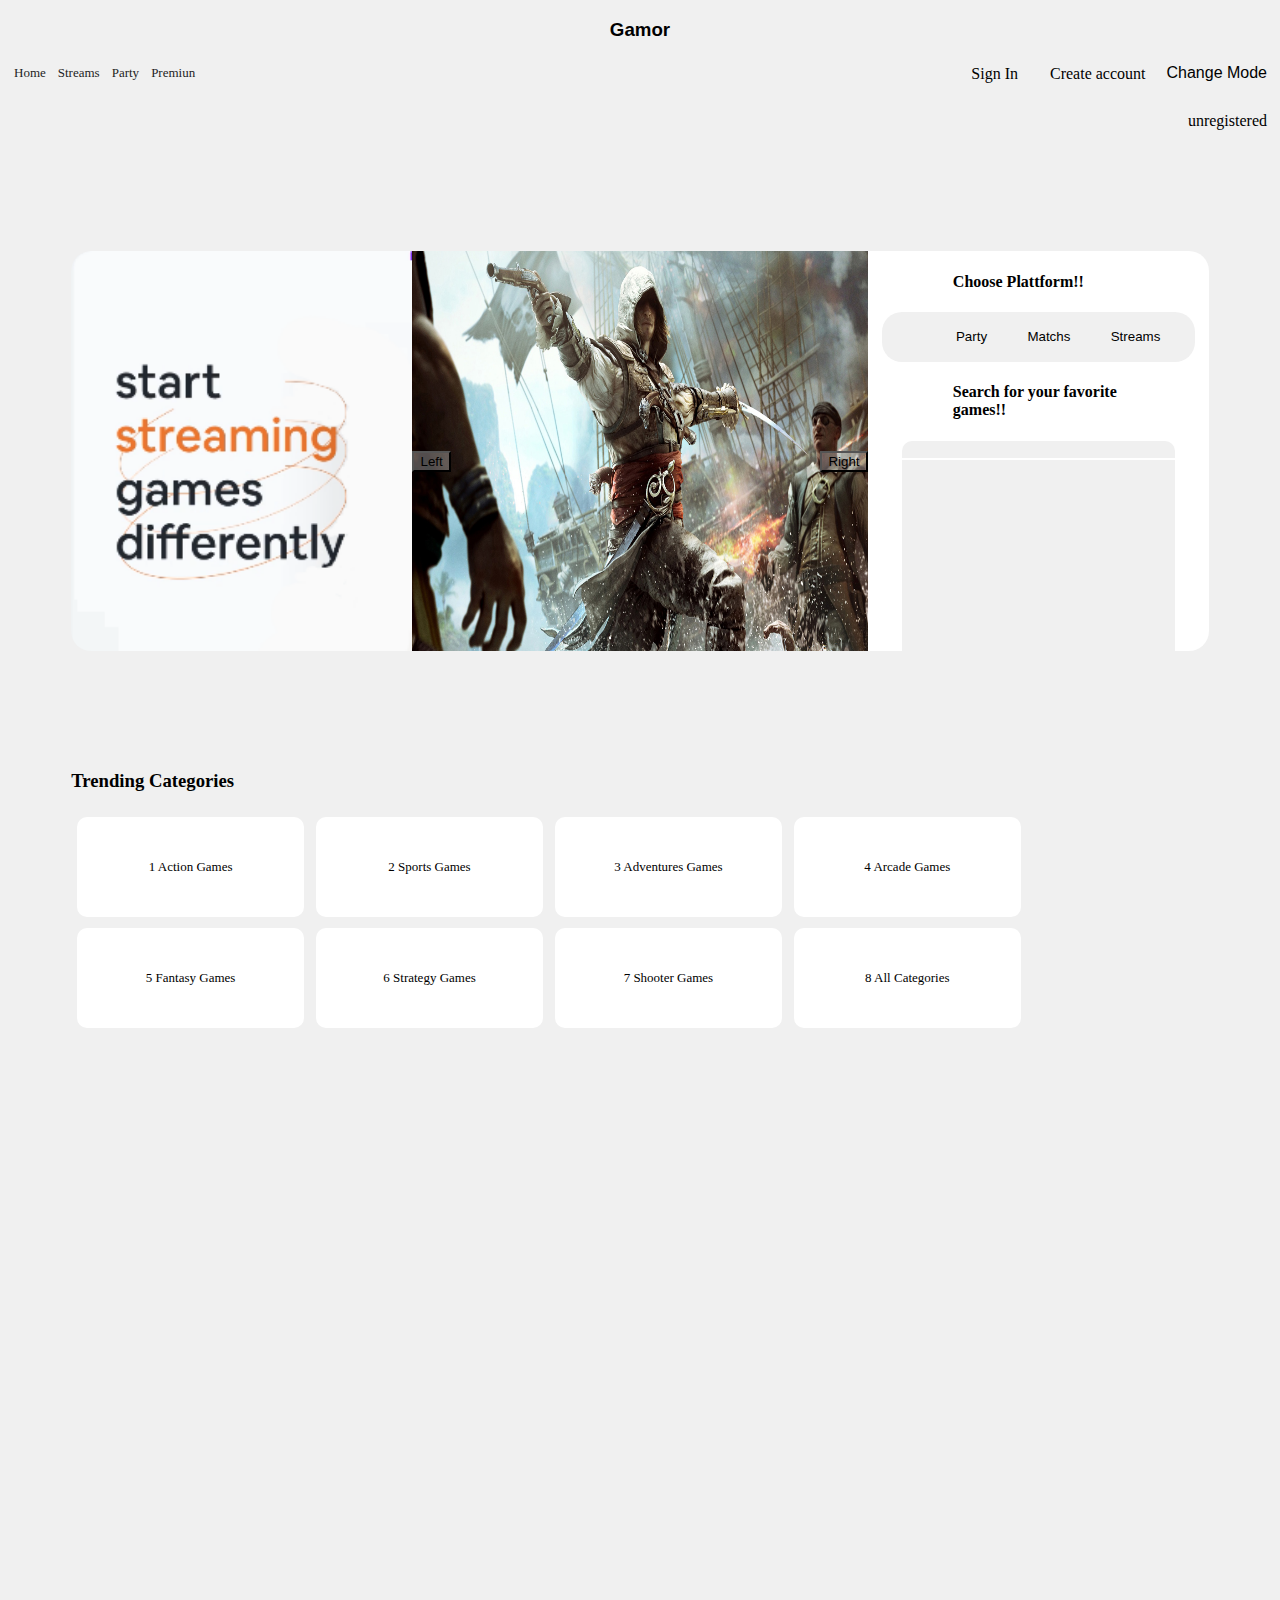
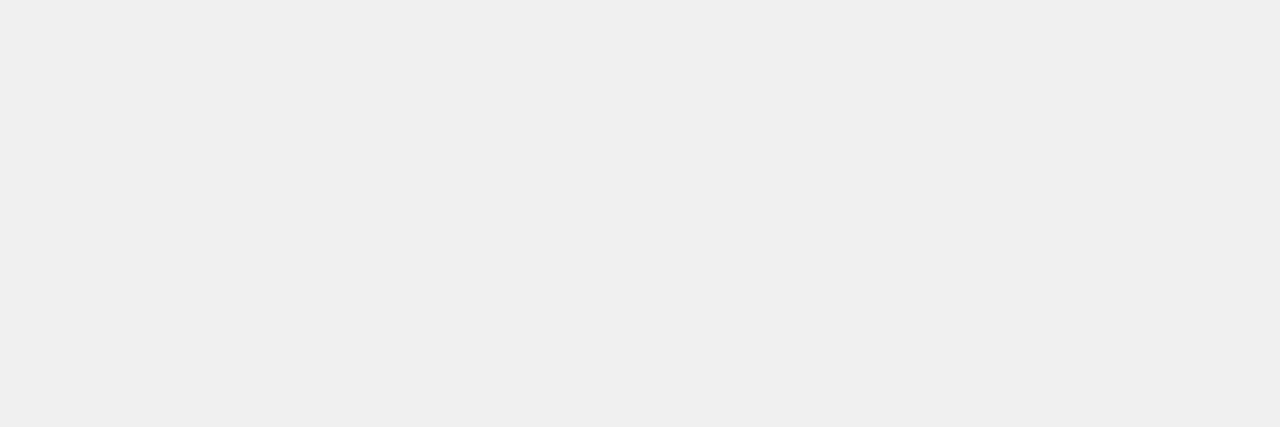
==== index.html @ bb29f485 "Fixed++" ====
<!DOCTYPE html>
<html>

<head>
    <meta http-equiv="Content-Type" content="text/html;charset=UTF-8">
    <meta name="viewport" content="width=device-width, initial-scale=1.0">
    <link rel="stylesheet" href="style.css" id="CSS">
    <title>Gamor</title>
</head>

<body style="height: 2000px;">
    <span id="Start"></span>
    <div id="Header">
        <h3 style="text-align: center; font-family: sans-serif;" id="TopHead">Gamor</h3>
        <div id="NavBar">
            <div id="LeftBar">
                <ul id="leftBar" class="nav">
                    <li>
                        <a href="#Start">Home</a>
                    </li>
                    <li>
                        <a href="#Start">Streams</a>
                    </li>
                    <li>
                        <a href="#Start">Party</a>
                    </li>
                    <li>
                        <a href="#Start">Premiun</a>
                    </li>
                </ul>
            </div>
            <div id="LoginBar">
                <button type="button" id="Mode">Change Mode</button>
                <ul id="loginBar" class="nav">
                    <li>
                        <a href="Login.html" target="_blank" id="SignIn">Sign In</a>
                    </li>
                    <li>
                        <a href="Login.html" target="_blank" id="CreateAccount">
                            Create account</a>
                    </li>
                </ul>
            </div>
            <div id="UserBar">
                <p id="User"></p>
            </div>
        </div>
    </div>
    <div id="MainBoard">

        <div id="Summary" class="contentCol">
            <!-- <p style="margin: 10px;">
                Hello, and Welcome to Gamor, the best games shop. We are proud to present a large ammount of offers
                to our members. We currently have <span id="number_of_games"></span> games at your disposal, and they
                are at very good cost. We work to make you happy, with us you'll have everything you ever wanted and
                more;
                so, what are you waiting for?? <a href="Login.html" target="_blank" style="text-decoration: none;">Sign
                    in now</a>
                and start enjoying our services!!
            </p> -->
        </div>
        <div id="PicsShow" class="contentCol">
            <button id="prevPic">Left</button>
            <button id="nextPic">Right</button>
        </div>
        <div id="GameSearch" class="contentCol">
            <h4 style="position: relative; left: 25%; max-width: 50%;" id="Chosse_Plattform">Choose Plattform!!</h4>
            <div>
                <ul id="ChooseArea" style="list-style: none; display: flex; flex-direction: row; justify-content: space-evenly;">
                    <li >
                        <button class="Choise">Party</button>
                    </li>
                    <li > 
                        <button class="Choise">Matchs</button>
                    </li>
                    <li >
                        <button class="Choise">Streams</button>
                    </li>
                </ul>
            </div>
            <h4 style="position: relative; left: 25%; max-width: 50%;" id="SearchHeading">Search for your favorite
                games!!</h4>
            <div id="SearchArea">
                <input type="text" name="SearchBox" id="searchBox">
                <div id="SearchResults">

                </div>
                <button type="button" id="Search">
                    Search Now!
                </button>
            </div>

        </div>

    </div>
    <div id="CategorySect">
        <h3 id="CatHeading">
            Trending Categories
        </h3>
        <div id="Categories">
            <div class="Category">
                <p>Action Games</p>
            </div>
            <div class="Category">
                <p>Sports Games</p>
            </div>
            <div class="Category">
                <p>Adventures Games</p>
            </div>
            <div class="Category">
                <p>Arcade Games</p>
            </div>
            <div class="Category">
                <p>Fantasy Games</p>
            </div>
            <div class="Category">
                <p>Strategy Games</p>
            </div>
            <div class="Category">
                <p>Shooter Games</p>
            </div>
            <div class="Category">
                <p>All Categories</p>
            </div>
        </div>
    </div>
    <script src="Main.js"></script>
</body>

</html>
---- style.css ----
:root {
    --InText: white;
    --backCol: rgb(26, 32, 40);
    --inCol: rgb(33, 39, 47);
    --leftBarText: rgb(76, 83, 88);
    --leftBarHover: rgb(162, 82, 35);
    --logBarHover: rgb(76, 83, 88);
    --PicsButtom: rgba(255, 255, 255, 0.3);
    --createAccount: rgb(19, 23, 28);
    --categoryHover: darkorchid;
    --SearchHover: white;
    --ModeHover: rgb(76, 83, 88);
}

body {
    background-color: var(--backCol);
}

#TopHead {
    color: var(--InText);
}

#Header {
    position: sticky;
    top: 0;
    z-index: 2;
    background-color: inherit;
}

#LeftBar {
    float: left;
    width: 50%;
}

#LoginBar {
    float: right;
    width: 50%;
}

#UserBar {
    display: block;
    float: right;
    clear: both;
}

#User {
    float: right;
    background: transparent;
    border-style: none;
    border-radius: 10px;
    color: var(--InText);
    font-size: medium;
    padding: 5px;
    font-family: cursive;
}

#Mode {
    float: right;
    background: transparent;
    border-style: none;
    border-radius: 10px;
    color: var(--InText);
    font-size: medium;
    padding: 5px;
}

#Mode:hover {
    background-color: var(--ModeHover);
}

#NavBar {
    overflow: hidden;
}

.nav {
    list-style-type: none;
    margin: 0;
    padding: 0;
    overflow: hidden;
    display: inline-block;
    background-color: inherit;
    border-style: hidden;
    border-radius: 15px;
    font-size: small;
}

.nav>li {
    background-color: inherit;
    border-style: hidden;
    border-radius: 15px;
    margin: 6px;
    max-height: fit-content;
}

#leftBar>li>a {
    text-align: center;
    text-decoration: none;
    overflow: auto;
    color: var(--leftBarText);
}

#leftBar>li>a:hover {
    color: var(--leftBarHover);
    border-style: groove;
    border-width: 1px;
    border-radius: 10px;
    border-color: var(--leftBarHover);
}

#leftBar>li {
    float: left;
}


#loginBar {
    float: right;
    font-size: medium;
}

#CreateAccount {
    border-style: hidden;
    border-width: 1px;
    border-radius: 20px;
    background-color: var(--createAccount);
}

#SignIn {
    border-style: hidden;
    border-radius: 20px;
}

#CreateAccount:hover,
#SignIn:hover {
    background-color: var(--logBarHover);
}

#loginBar>li {
    float: left;
}

#loginBar>li>a {
    text-align: center;
    text-decoration: none;
    overflow: auto;
    color: var(--InText);
    padding: 10px;
}

.contentCol {
    float: left;
}

#MainBoard {
    position: relative;
    margin-top: 100px;
    overflow: hidden;
    margin-left: 5%;
    margin-right: 5%;
    border-style: hidden;
    border-radius: 20px;
}

#Summary {
    height: 400px;
    width: 30%;
    color: var(--InText);
    font-style: italic;
    overflow-y: scroll;
    background-image: url("resources/a.png");
    background-repeat: no-repeat;
    background-size: cover;
}

#PicsShow {
    height: 400px;
    position: relative;
    width: 40%;
    background-image: url('resources/Assasins Creed.png');
    background-size: 100% 400px;
}

#Pic {
    max-width: 100%;
    height: 400px;
}

#prevPic {
    position: absolute;
    left: 0;
    top: 200px;
    background-color: var(--PicsButtom);
}

#nextPic {
    position: absolute;
    right: 0;
    top: 200px;
    background-color: var(--PicsButtom);
}

#SearchHeading {
    color: var(--InText);
}

#GameSearch {
    height: 400px;
    width: 30%;
    overflow: auto;
    position: relative;
    background-color: var(--inCol);
    color: var(--InText);
}

#SearchArea {
    display: flex;
    flex-direction: column;
    background-color: var(--backCol);
    margin-left: 10%;
    margin-right: 10%;
    border-style: hidden;
    border-radius: 10px;
}

#ChooseArea {
    display: flex;
    flex-direction: row;
    position: relative;
    margin: auto;
    width: 80%;
    border-style: hidden;
    border-radius: 20px;
    background-color: var(--backCol);
}

.Choise {
    border-style: hidden;
    border-radius: 10px;
    height: 50px;
    color: var(--InText);
    background-color: transparent;
}

.Choise:hover {
    background-color: var(--inCol);
}

#searchBox {
    position: relative;
    background-color: transparent;
    border-style: hidden hidden solid hidden;
    border-color: var(--inCol);
    color: var(--InText);
}

#SearchResults {
    height: 200px;
    overflow: auto;
}

#SearchResults>p {
    text-align: center;
    max-width: 100%;
}

#SearchResults>p:hover {
    background-color: var(--categoryHover);
}

#searchBox:focus {
    border-style: hidden;
    border-top-right-radius: 10px;
    border-top-left-radius: 10px;
    margin: 0;
    padding: 0;
    box-shadow: none;
    text-align: center;
}

#Search {
    background-color: var(--InText);
    color: var(--backCol);
    text-align: center;
    border-style: hidden;
    border-radius: 10px;
    height: 50px;
}

#Search:hover {
    background-color: var(--backCol);
    color: var(--SearchHover);
}

#CatHeading {
    color: var(--InText);
}

#CategorySect {
    margin-top: 100px;
    position: relative;
    overflow: hidden;
    margin-left: 5%;
    margin-right: 5%;
}

#Categories {
    display: flex;
    flex-wrap: wrap;
    counter-reset: cat;
}

.Category {
    display: flex;
    align-items: center;
    justify-content: center;
    min-width: 20%;
    width: 200px;
    height: 100px;
    font-size: small;
    background-color: var(--inCol);
    margin: 0.5%;
    border-style: hidden;
    border-radius: 10px;
    color: var(--InText);
}

.Category:hover {
    background-color: var(--categoryHover);
}

.Category>p:first-of-type::before {
    counter-increment: cat;
    content: counter(cat) " ";
}

@media (max-width: 850px) {
    #Summary {
        width: 50%;
    }

    #PicsShow {
        width: 50%;
    }

    #GameSearch {
        width: 100%;
    }
}

@media (max-width:700px) {
    #Summary {
        width: 100%;
        height: auto;
    }

    #PicsShow {
        width: 100%;
    }

    #GameSearch {
        width: 100%;
    }
}

.Register {
    display: flex;
    justify-content: center;
    flex-direction: column;
    margin: 10% 25%;
    font-size: 100%;
    background-color: var(--inCol);
    border-style: hidden;
    border-radius: 15px;
    padding: 5%;
    text-align: center;
    color: var(--InText);
}

.Register>input {
    background-color: inherit;
    border-radius: 10px;
    color: var(--InText);
    text-align: center;
    margin-bottom: 5px;
}

.Register>input:focus {
    border-style: hidden;
}

.Register>button {
    width: 50%;
    margin: auto;
    background-color: inherit;
    color: var(--InText);
    border-style: hidden;
    border-radius: 15px;
    margin-bottom: 5px;
}

.Register>#SwitchToRegister,
.Register>#SwitchToLog {
    margin: 15px auto;
    padding: 15px;
}

.Register>button:hover {
    background-color: var(--createAccount);
}
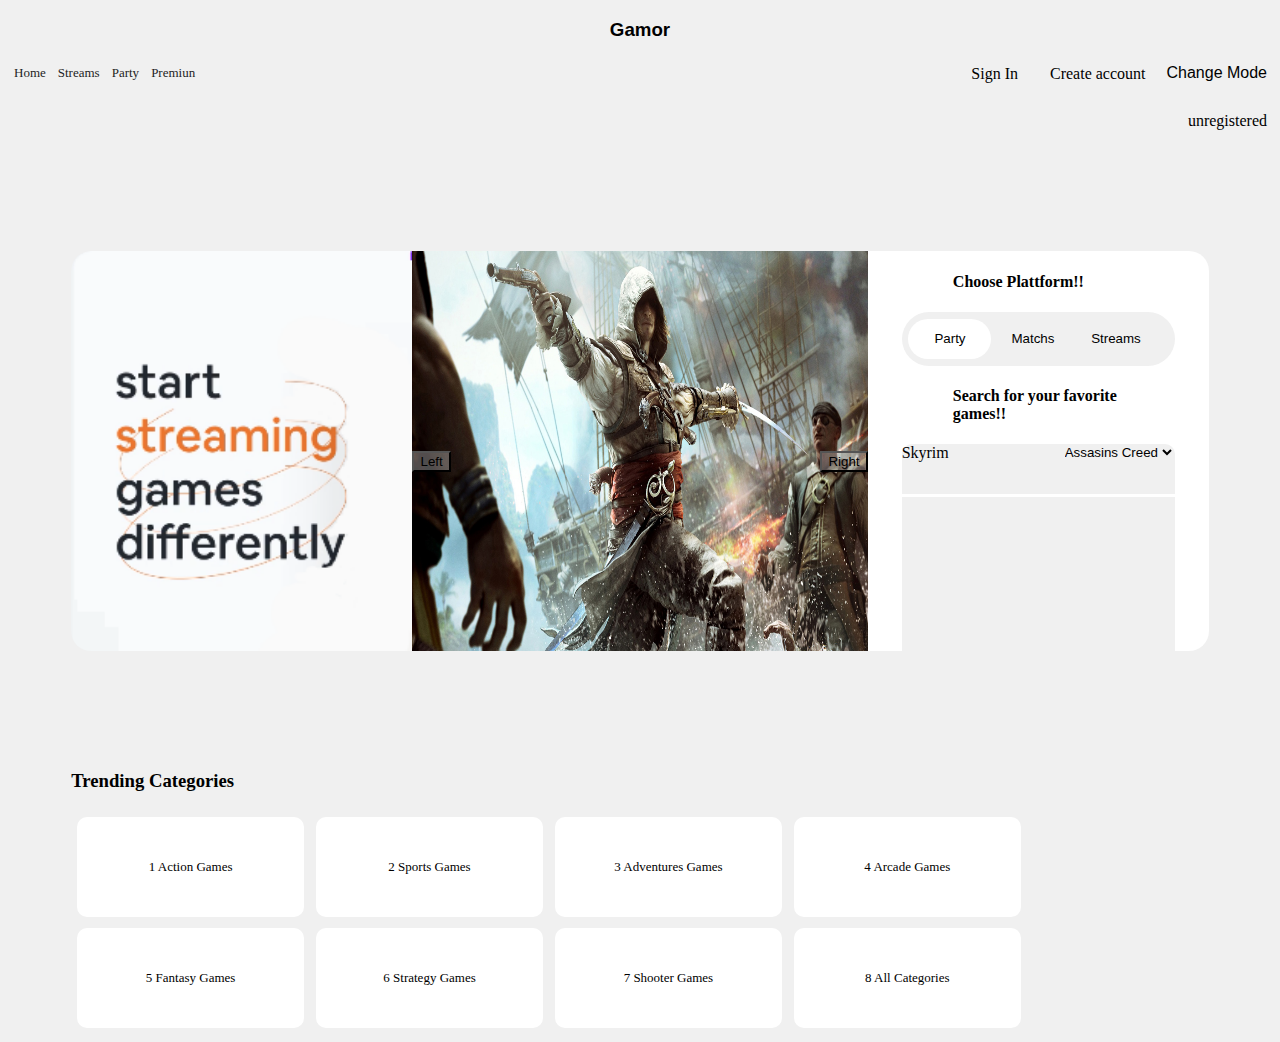
==== commit 7ac679d4: "Games Search Changed" ====
--- a/index.html
+++ b/index.html
@@ -8,8 +8,7 @@
     <title>Gamor</title>
 </head>
 
-<body style="height: 2000px;">
-    <span id="Start"></span>
+<body>
     <div id="Header">
         <h3 style="text-align: center; font-family: sans-serif;" id="TopHead">Gamor</h3>
         <div id="NavBar">
@@ -49,15 +48,6 @@
     <div id="MainBoard">
 
         <div id="Summary" class="contentCol">
-            <!-- <p style="margin: 10px;">
-                Hello, and Welcome to Gamor, the best games shop. We are proud to present a large ammount of offers
-                to our members. We currently have <span id="number_of_games"></span> games at your disposal, and they
-                are at very good cost. We work to make you happy, with us you'll have everything you ever wanted and
-                more;
-                so, what are you waiting for?? <a href="Login.html" target="_blank" style="text-decoration: none;">Sign
-                    in now</a>
-                and start enjoying our services!!
-            </p> -->
         </div>
         <div id="PicsShow" class="contentCol">
             <button id="prevPic">Left</button>
@@ -65,23 +55,32 @@
         </div>
         <div id="GameSearch" class="contentCol">
             <h4 style="position: relative; left: 25%; max-width: 50%;" id="Chosse_Plattform">Choose Plattform!!</h4>
-            <div>
-                <ul id="ChooseArea" style="list-style: none; display: flex; flex-direction: row; justify-content: space-evenly;">
-                    <li >
-                        <button class="Choise">Party</button>
-                    </li>
-                    <li > 
-                        <button class="Choise">Matchs</button>
-                    </li>
-                    <li >
-                        <button class="Choise">Streams</button>
-                    </li>
-                </ul>
+            <div id="ChooseArea">
+
+                <button class="Choise" id="Party">Party</button>
+
+                <button class="Choise">Matchs</button>
+
+                <button class="Choise">Streams</button>
+
             </div>
             <h4 style="position: relative; left: 25%; max-width: 50%;" id="SearchHeading">Search for your favorite
                 games!!</h4>
             <div id="SearchArea">
-                <input type="text" name="SearchBox" id="searchBox">
+                <div id="searchBox">
+                    <div id="game_name">
+                        Skyrim
+                    </div>
+                    <div id="Games_Selection_Area">
+                        <select id="Game_Selection" name="Game_Selection">
+                            <option id="Assasins_Creed">Assasins Creed</option>
+                            <option id="FIFA">FIFA</option>
+                            <option id="Call_of_Duty">Call of Duty</option>
+                            <option id="Fortnite">Fortnite</option>
+                            <option id="Skyrim">Skyrim</option>
+                        </select>
+                    </div>
+                </div>
                 <div id="SearchResults">
 
                 </div>
--- a/style.css
+++ b/style.css
@@ -222,22 +222,28 @@
 }
 
 #ChooseArea {
-    display: flex;
-    flex-direction: row;
     position: relative;
     margin: auto;
-    width: 80%;
-    border-style: hidden;
-    border-radius: 20px;
+    margin-left: 10%;
+    margin-right: 10%;
+    border-style: hidden;
+    border-radius: 50px;
     background-color: var(--backCol);
-}
-
+    height: 40px;
+    padding: 2%;
+}
+#Party
+{
+    background-color: var(--inCol);
+}
 .Choise {
     border-style: hidden;
-    border-radius: 10px;
-    height: 50px;
+    border-radius: 50px;
+    width: 32%;
+    height: 100%;
     color: var(--InText);
     background-color: transparent;
+    float: left;
 }
 
 .Choise:hover {
@@ -250,6 +256,24 @@
     border-style: hidden hidden solid hidden;
     border-color: var(--inCol);
     color: var(--InText);
+    height: 50px;
+}
+#Game_Selection_Area
+{
+    position: relative;
+}
+#game_name
+{
+    float: left;
+    height: 50%;
+}
+#Game_Selection
+{
+    float: right;
+    height: 50%;
+    background-color: transparent;
+    color: var(--InText);
+    border-style: hidden;
 }
 
 #SearchResults {
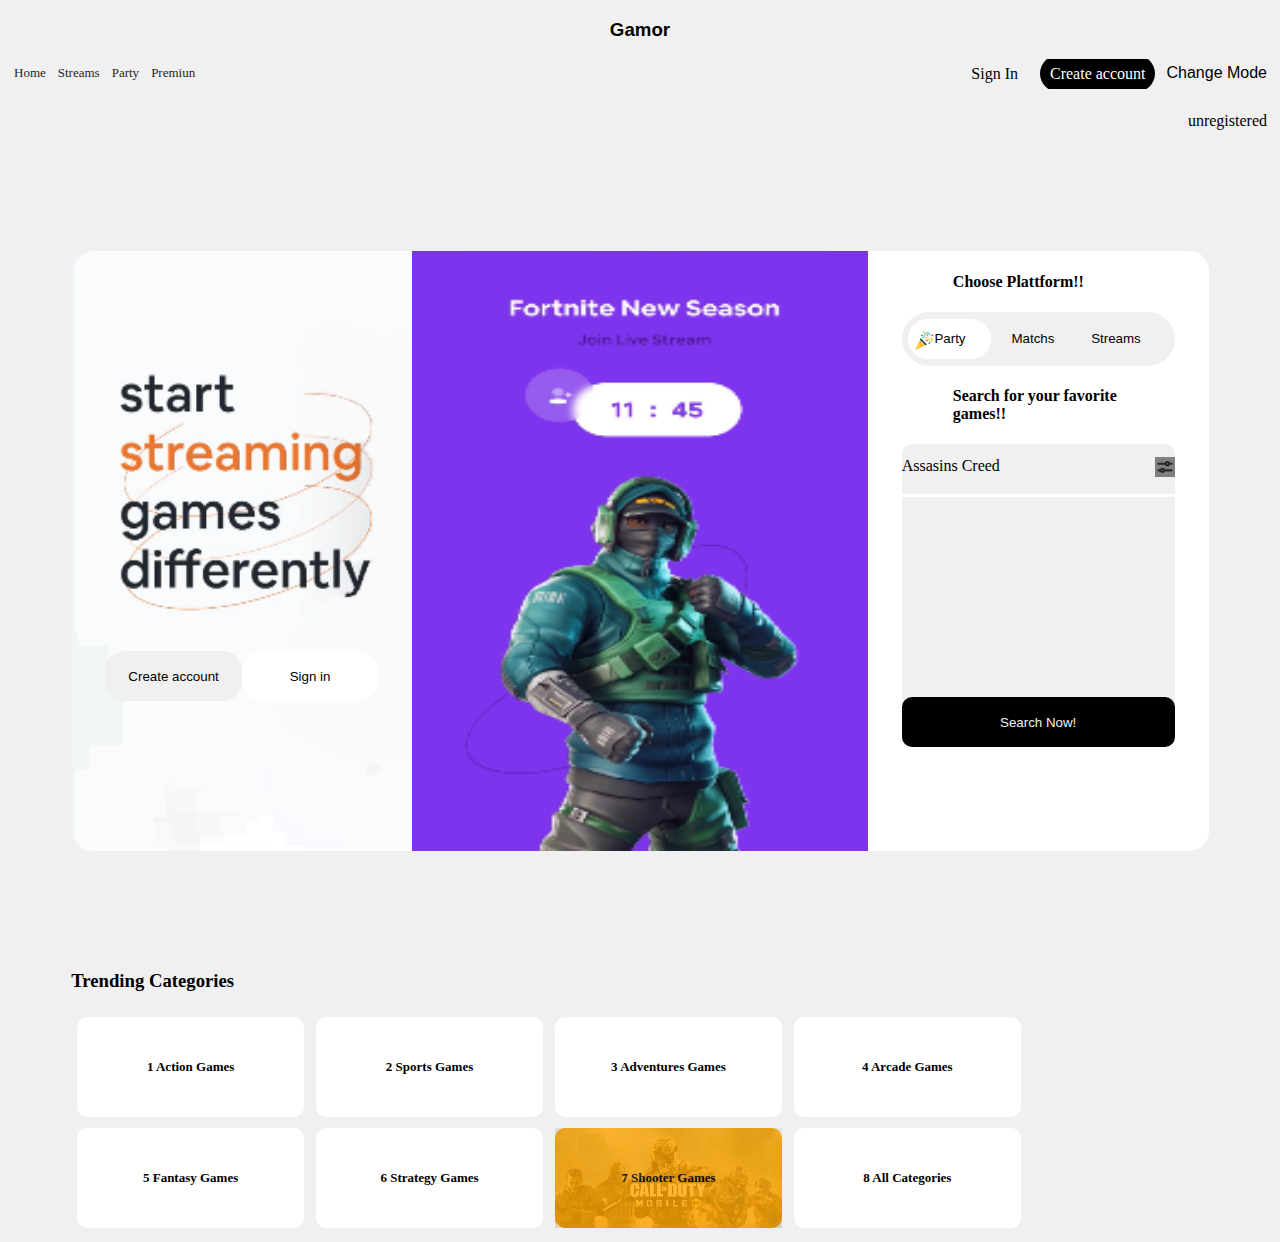
==== commit 01d0eba0: "Fixed some issues" ====
--- a/index.html
+++ b/index.html
@@ -48,10 +48,18 @@
     <div id="MainBoard">
 
         <div id="Summary" class="contentCol">
+            <div id="SummaryLoginArea">
+                <div id="SummaryLogin">
+                    <button id="SummaryCreateAccount">
+                        Create account
+                    </button>
+                    <button id="SummarySignIn">
+                        Sign in
+                    </button>
+                </div>
+            </div>
         </div>
         <div id="PicsShow" class="contentCol">
-            <button id="prevPic">Left</button>
-            <button id="nextPic">Right</button>
         </div>
         <div id="GameSearch" class="contentCol">
             <h4 style="position: relative; left: 25%; max-width: 50%;" id="Chosse_Plattform">Choose Plattform!!</h4>
@@ -69,9 +77,10 @@
             <div id="SearchArea">
                 <div id="searchBox">
                     <div id="game_name">
-                        Skyrim
+                        Assasins Creed
                     </div>
                     <div id="Games_Selection_Area">
+                        <button id="Display_selector" onclick="display_games_selector()"></button>
                         <select id="Game_Selection" name="Game_Selection">
                             <option id="Assasins_Creed">Assasins Creed</option>
                             <option id="FIFA">FIFA</option>
@@ -115,8 +124,12 @@
             <div class="Category">
                 <p>Strategy Games</p>
             </div>
-            <div class="Category">
-                <p>Shooter Games</p>
+            <div class="Category" id="Shooter">
+                <p style="position: absolute;">Shooter Games</p>
+                <div id="ShooterIn">
+
+                </div>
+
             </div>
             <div class="Category">
                 <p>All Categories</p>
--- a/style.css
+++ b/style.css
@@ -10,6 +10,7 @@
     --categoryHover: darkorchid;
     --SearchHover: white;
     --ModeHover: rgb(76, 83, 88);
+    --main_img: url("resources/main_light_img.png");
 }
 
 body {
@@ -21,7 +22,7 @@
 }
 
 #Header {
-    position: sticky;
+    position: relative;
     top: 0;
     z-index: 2;
     background-color: inherit;
@@ -146,6 +147,11 @@
     padding: 10px;
 }
 
+#loginBar>li>#CreateAccount {
+    background-color: black;
+    color: white;
+}
+
 .contentCol {
     float: left;
 }
@@ -161,7 +167,7 @@
 }
 
 #Summary {
-    height: 400px;
+    height: 600px;
     width: 30%;
     color: var(--InText);
     font-style: italic;
@@ -171,17 +177,47 @@
     background-size: cover;
 }
 
+#SummaryLoginArea {
+    position: relative;
+    margin-top: 400px;
+    overflow: hidden;
+    width: 100%;
+    height: 200px;
+}
+
+#SummaryLogin {
+    width: 80%;
+    margin-left: auto;
+    margin-right: auto;
+    height: 50px;
+    font-size: medium;
+}
+
+#SummaryLogin>button {
+    float: left;
+    width: 50%;
+    height: 100%;
+    border-style: hidden;
+    color: var(--InText);
+    border-radius: 20px;
+    background-color: var(--inCol);
+}
+
+#SummaryLogin>#SummaryCreateAccount {
+    background-color: var(--backCol);
+}
+
 #PicsShow {
-    height: 400px;
+    height: 600px;
     position: relative;
     width: 40%;
-    background-image: url('resources/Assasins Creed.png');
-    background-size: 100% 400px;
+    background-image: var(--main_img);
+    background-size: 100% 600px;
 }
 
 #Pic {
     max-width: 100%;
-    height: 400px;
+    height: 600px;
 }
 
 #prevPic {
@@ -203,7 +239,7 @@
 }
 
 #GameSearch {
-    height: 400px;
+    height: 600px;
     width: 30%;
     overflow: auto;
     position: relative;
@@ -232,10 +268,22 @@
     height: 40px;
     padding: 2%;
 }
-#Party
-{
+
+#Party {
     background-color: var(--inCol);
 }
+
+#Party::before {
+    background-image: url("resources/confetti-svgrepo-com.svg");
+    background-size: cover;
+    display: inline-block;
+    height: 1.5vw;
+    width: 1.5vw;
+    content: " ";
+    position: absolute;
+    left: 5%;
+}
+
 .Choise {
     border-style: hidden;
     border-radius: 50px;
@@ -258,22 +306,46 @@
     color: var(--InText);
     height: 50px;
 }
-#Game_Selection_Area
+
+#Game_Selection_Area {
+    position: relative;
+}
+
+#game_name {
+    position: relative;
+    left: 0;
+    margin-top: 12.5px;
+    margin-bottom: 12.5px;
+    height: 50%;
+    width: 50%;
+    display: inline-block;
+}
+
+#Games_Selection_Area
 {
-    position: relative;
-}
-#game_name
+    position: absolute;
+    right: 0;
+    overflow: hidden;
+    display: inline-block;
+}
+#Display_selector
 {
-    float: left;
-    height: 50%;
-}
-#Game_Selection
-{
+    background-image: url("resources/options-svgrepo-com.svg");
+    background-size: cover;
+    width: 20px;
+    height: 20px;
+    border-style: none;
+    background-color: rgb(128, 128, 128);
+    margin-top: 12.5px;
+}
+#Game_Selection {
     float: right;
     height: 50%;
     background-color: transparent;
     color: var(--InText);
     border-style: hidden;
+    display: none;    
+    margin-top: 12.5px;
 }
 
 #SearchResults {
@@ -290,15 +362,6 @@
     background-color: var(--categoryHover);
 }
 
-#searchBox:focus {
-    border-style: hidden;
-    border-top-right-radius: 10px;
-    border-top-left-radius: 10px;
-    margin: 0;
-    padding: 0;
-    box-shadow: none;
-    text-align: center;
-}
 
 #Search {
     background-color: var(--InText);
@@ -340,6 +403,7 @@
     width: 200px;
     height: 100px;
     font-size: small;
+    font-weight: 600;
     background-color: var(--inCol);
     margin: 0.5%;
     border-style: hidden;
@@ -356,6 +420,21 @@
     content: counter(cat) " ";
 }
 
+#Shooter {
+    background-color: var(--categoryHover);
+}
+
+#ShooterIn {
+    display: flex;
+    width: 100%;
+    height: 100%;
+    align-items: center;
+    justify-content: center;
+    background-image: url("resources/CoD.jpg");
+    background-size: cover;
+    opacity: 0.2;
+}
+
 @media (max-width: 850px) {
     #Summary {
         width: 50%;
@@ -367,6 +446,13 @@
 
     #GameSearch {
         width: 100%;
+    }
+
+    #Party::before {
+        display: inline-block;
+        height: 3vw;
+        width: 3.1vw;
+        content: " ";
     }
 }
 
@@ -382,6 +468,14 @@
 
     #GameSearch {
         width: 100%;
+    }
+    #Party::before {
+        background-image: url("resources/confetti-svgrepo-com.svg");
+        background-size: cover;
+        display: inline-block;
+        height: 3vw;
+        width: 3.1vw;
+        content: " ";
     }
 }
 
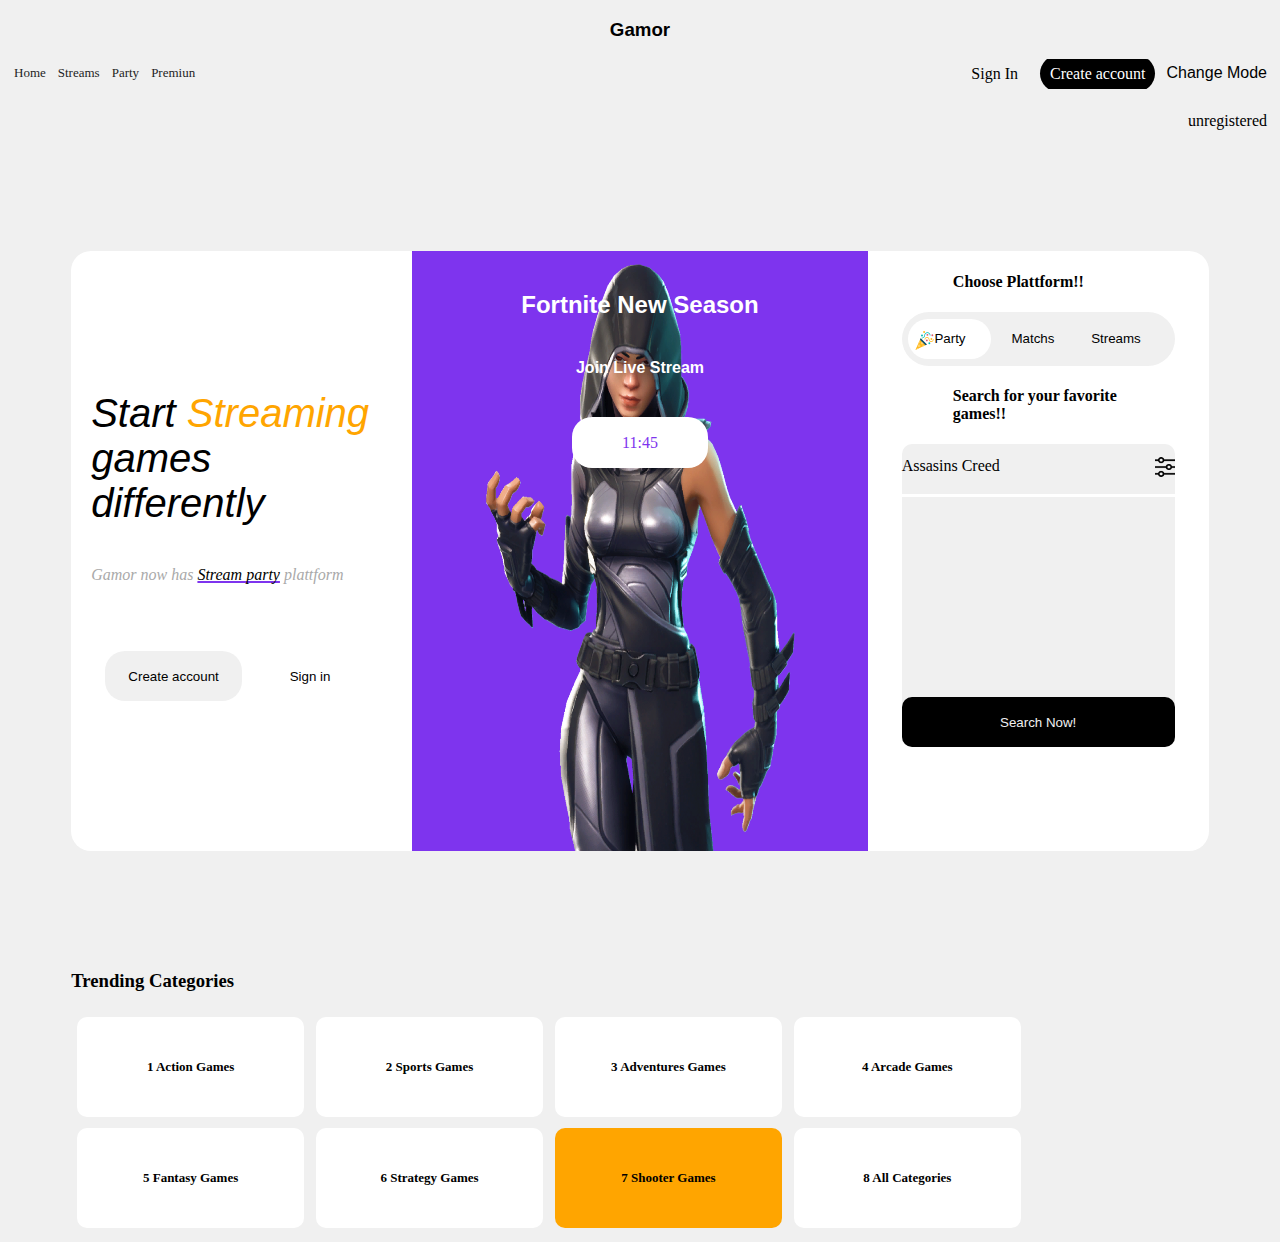
==== commit 29d79271: "Visual improvement" ====
--- a/index.html
+++ b/index.html
@@ -48,6 +48,21 @@
     <div id="MainBoard">
 
         <div id="Summary" class="contentCol">
+            <div style="margin: 0; padding: 0;
+                height: 300px; padding-top: 100px;
+                padding-left: 20px; padding-right: 20px;
+                overflow: auto;">
+                <p style="font-family: sans-serif; font-size: 40px;">
+                    Start <span style="font-family: sans-serif;
+                        font-size: 40px; color: var(--categoryHover);">
+                        Streaming</span>
+                    games differently</p>
+                <p style="color: darkgray;">Gamor now has
+                     <span style="color: var(--InText); text-decoration: underline;
+                     text-decoration-color: var(--main_background);
+                     text-decoration-thickness: 2px;
+                     text-decoration-skip-ink: none;">Stream party</span> plattform</p>
+            </div>
             <div id="SummaryLoginArea">
                 <div id="SummaryLogin">
                     <button id="SummaryCreateAccount">
@@ -60,6 +75,24 @@
             </div>
         </div>
         <div id="PicsShow" class="contentCol">
+            <h2 style="color: white; margin-left: auto;
+            margin-right: auto; width: 60%; font-family: Arial, Helvetica, sans-serif;
+            text-align: center; margin-top: 40px;">
+                Fortnite New Season</h2>
+            <h4 style="color: white; margin-left: auto;
+            margin-right: auto; width: 60%; font-family: Arial, Helvetica, sans-serif;
+            text-align: center; margin-top: 40px;">
+                Join Live Stream
+            </h4>
+            <div style="border-style: hidden;border-radius: 20px;
+            background-color: white; width: 30%;
+            margin-left: auto;
+            margin-right: auto;
+            margin-top: 40px;
+            padding: 0.5px 0;">
+                <p style="color: var(--main_background); 
+                text-align: center;">11:45</p>
+            </div>
         </div>
         <div id="GameSearch" class="contentCol">
             <h4 style="position: relative; left: 25%; max-width: 50%;" id="Chosse_Plattform">Choose Plattform!!</h4>
--- a/style.css
+++ b/style.css
@@ -10,7 +10,8 @@
     --categoryHover: darkorchid;
     --SearchHover: white;
     --ModeHover: rgb(76, 83, 88);
-    --main_img: url("resources/main_light_img.png");
+    --main_img: url("resources/pngwing.com.png");
+    --main_background: #7e34ee;
 }
 
 body {
@@ -172,14 +173,11 @@
     color: var(--InText);
     font-style: italic;
     overflow-y: scroll;
-    background-image: url("resources/a.png");
-    background-repeat: no-repeat;
-    background-size: cover;
+    background-color: var(--inCol);
 }
 
 #SummaryLoginArea {
     position: relative;
-    margin-top: 400px;
     overflow: hidden;
     width: 100%;
     height: 200px;
@@ -211,27 +209,9 @@
     height: 600px;
     position: relative;
     width: 40%;
+    background-color: var(--main_background);
     background-image: var(--main_img);
     background-size: 100% 600px;
-}
-
-#Pic {
-    max-width: 100%;
-    height: 600px;
-}
-
-#prevPic {
-    position: absolute;
-    left: 0;
-    top: 200px;
-    background-color: var(--PicsButtom);
-}
-
-#nextPic {
-    position: absolute;
-    right: 0;
-    top: 200px;
-    background-color: var(--PicsButtom);
 }
 
 #SearchHeading {
@@ -330,12 +310,12 @@
 }
 #Display_selector
 {
-    background-image: url("resources/options-svgrepo-com.svg");
+    background-image: url("resources/ajustes-deslizadores.png");
     background-size: cover;
     width: 20px;
     height: 20px;
     border-style: none;
-    background-color: rgb(128, 128, 128);
+background-color: var(--backCol);
     margin-top: 12.5px;
 }
 #Game_Selection {
@@ -523,4 +503,4 @@
 
 .Register>button:hover {
     background-color: var(--createAccount);
-}+}
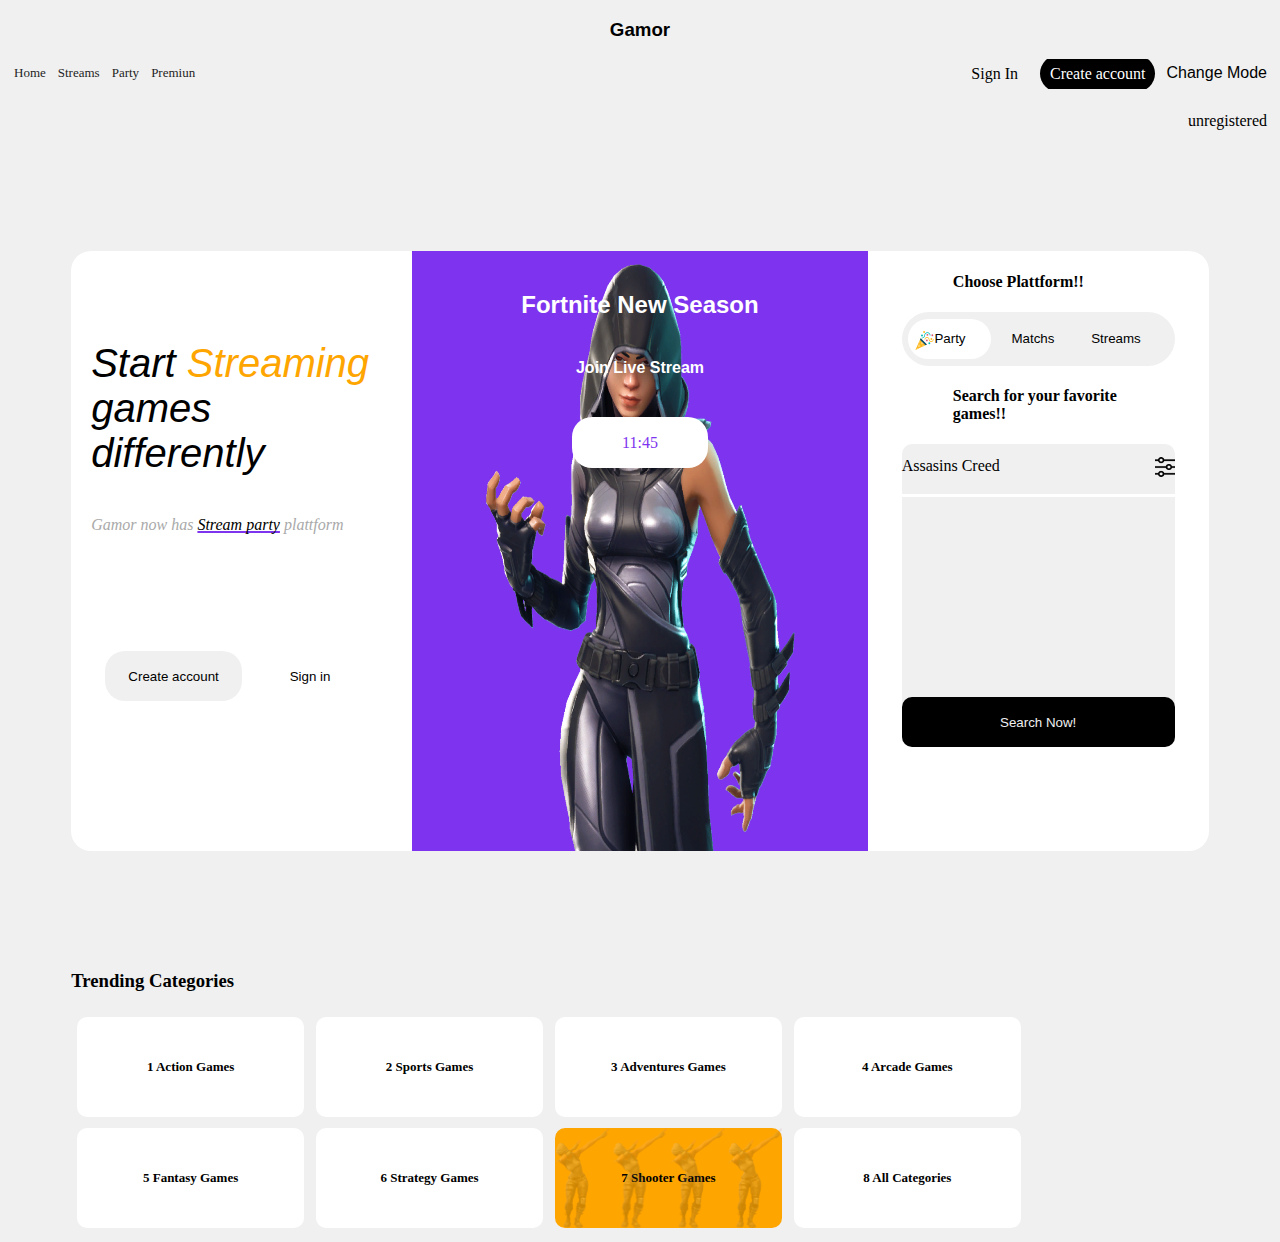
==== commit d3436aea: "fixed last issues" ====
--- a/index.html
+++ b/index.html
@@ -49,7 +49,7 @@
 
         <div id="Summary" class="contentCol">
             <div style="margin: 0; padding: 0;
-                height: 300px; padding-top: 100px;
+                height: 350px; padding-top: 50px;
                 padding-left: 20px; padding-right: 20px;
                 overflow: auto;">
                 <p style="font-family: sans-serif; font-size: 40px;">
--- a/style.css
+++ b/style.css
@@ -172,7 +172,6 @@
     width: 30%;
     color: var(--InText);
     font-style: italic;
-    overflow-y: scroll;
     background-color: var(--inCol);
 }
 
@@ -321,7 +320,7 @@
 #Game_Selection {
     float: right;
     height: 50%;
-    background-color: transparent;
+    background-color: var(--backCol);
     color: var(--InText);
     border-style: hidden;
     display: none;    
@@ -408,10 +407,9 @@
     display: flex;
     width: 100%;
     height: 100%;
-    align-items: center;
-    justify-content: center;
-    background-image: url("resources/CoD.jpg");
-    background-size: cover;
+    background-image: url("resources/pngwing.com3.png");
+    background-size: contain;
+    background-repeat: space;
     opacity: 0.2;
 }
 
@@ -433,6 +431,14 @@
         height: 3vw;
         width: 3.1vw;
         content: " ";
+    }
+    .player_icon
+    {
+            display: inline-block;
+            height: 3vw;
+            width: 3.1vw;
+            content: " ";
+        
     }
 }
 
@@ -457,6 +463,14 @@
         width: 3.1vw;
         content: " ";
     }
+    .player_icon
+    {
+            display: inline-block;
+            height: 3vw;
+            width: 3.1vw;
+            content: " ";
+        
+    }
 }
 
 .Register {
